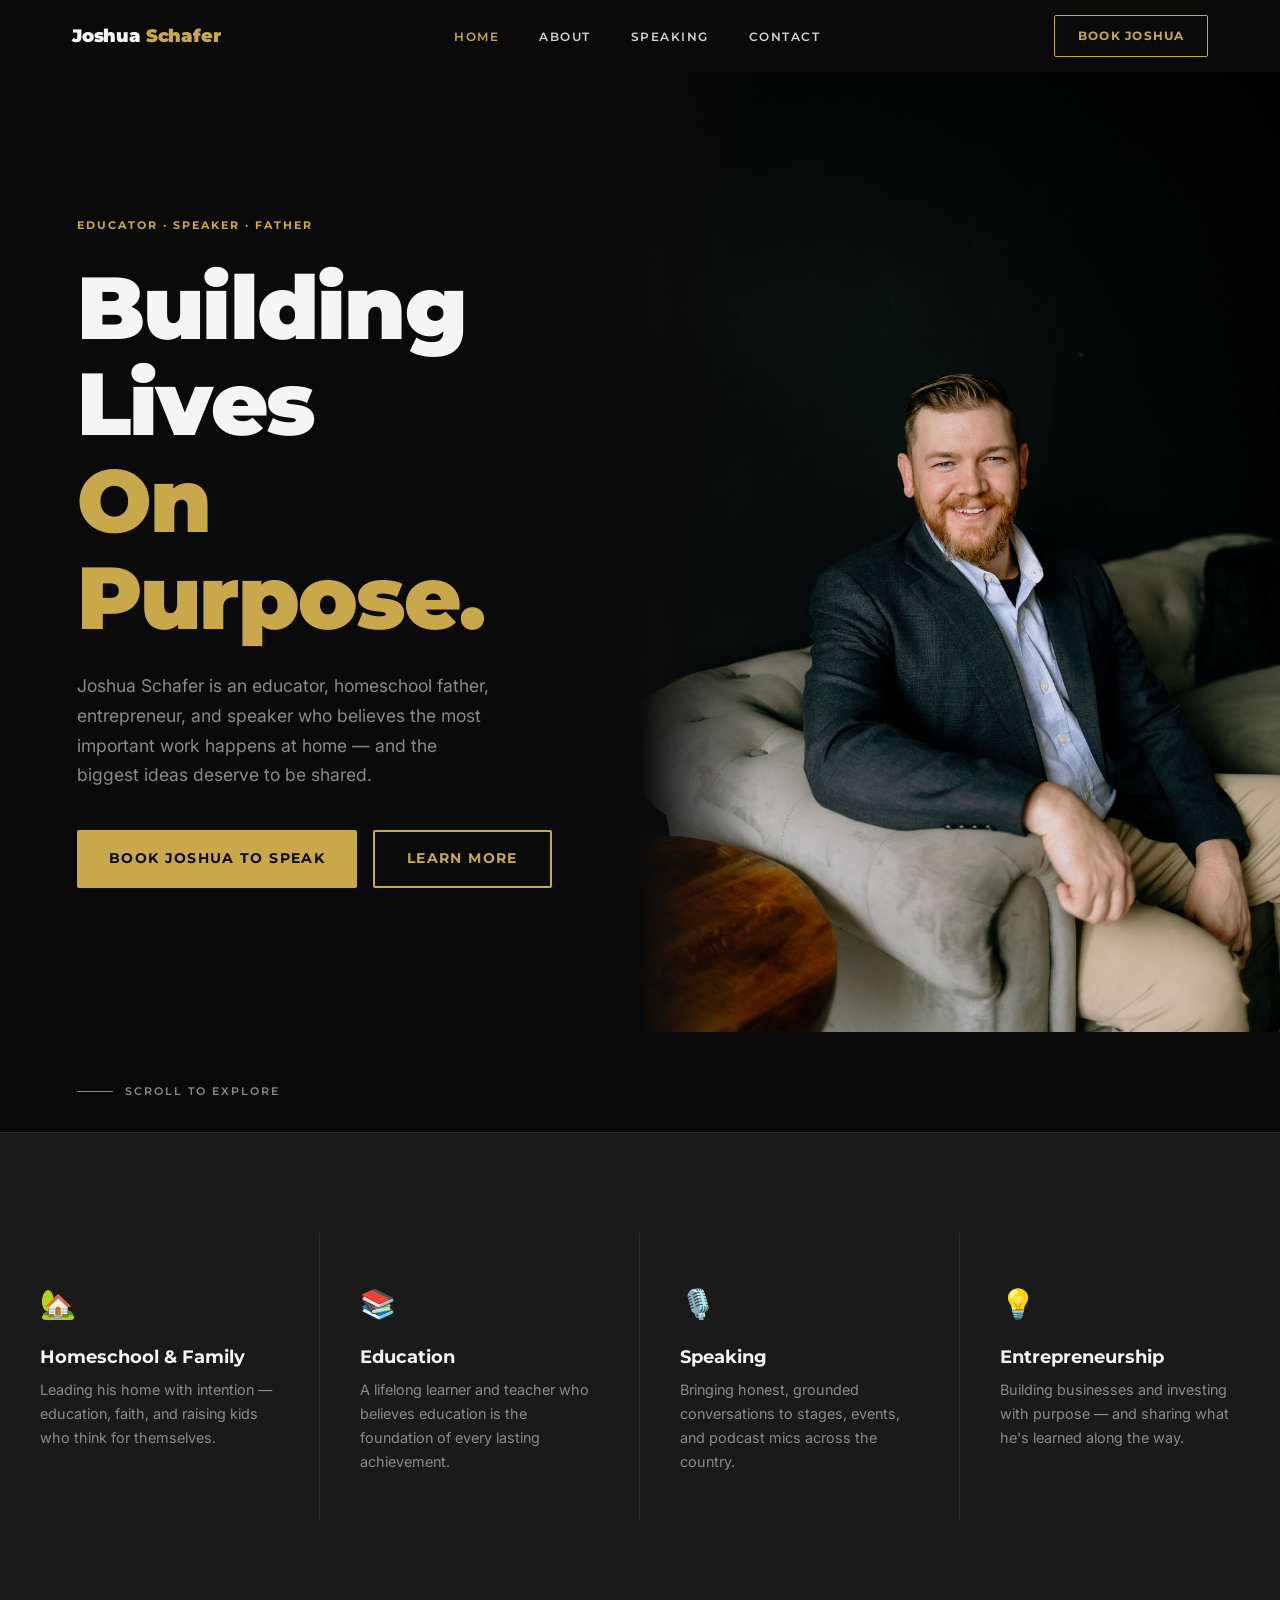
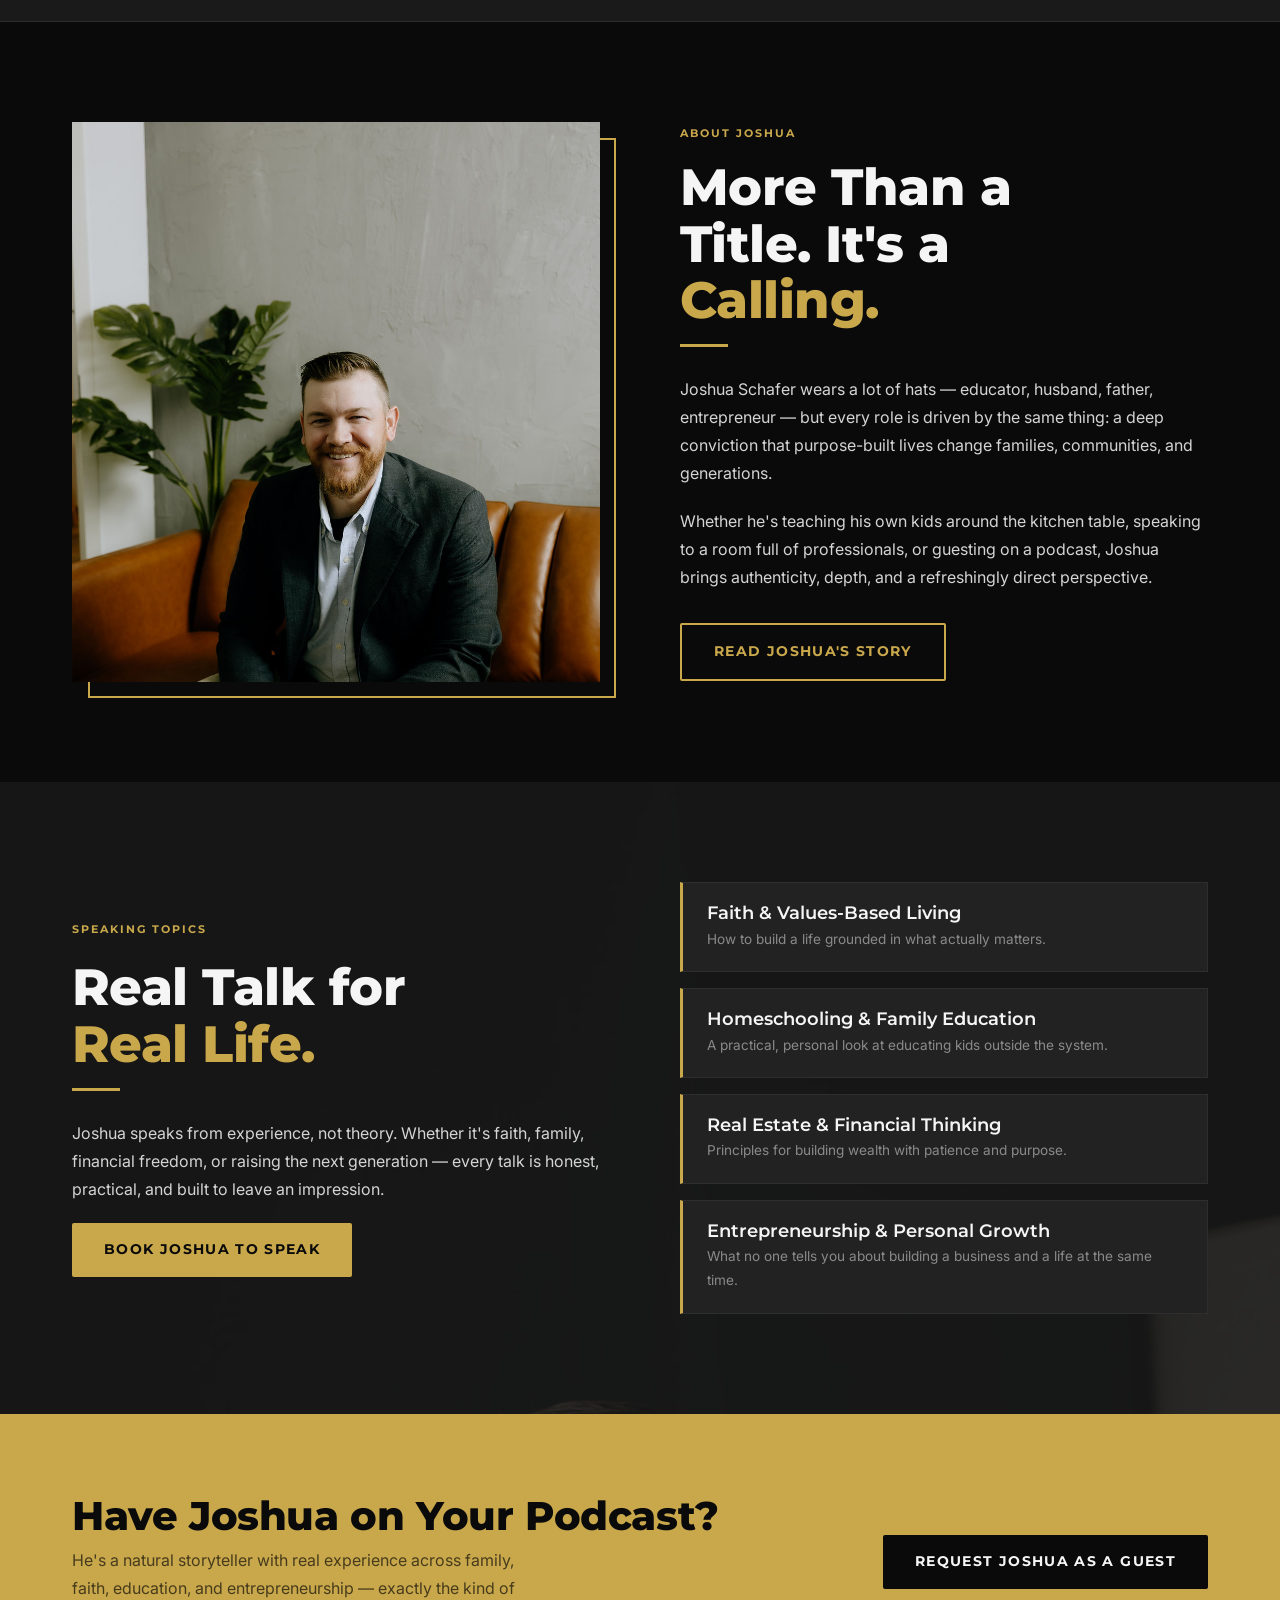
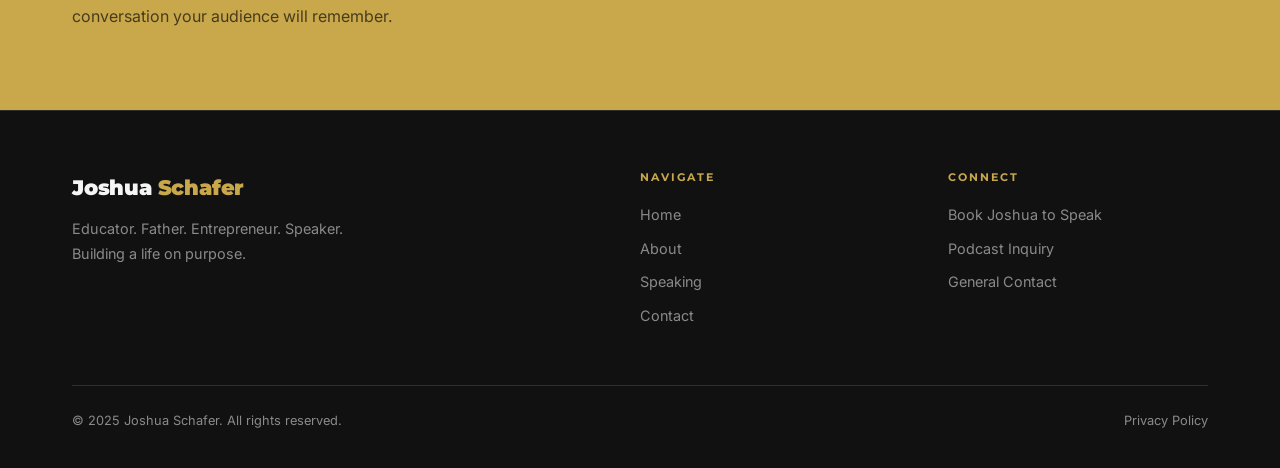
==== index.html @ bdffa9b9 "Initial build: joshuaschafer.com personal brand site Full site including homepage, about, speaking/p" ====
<!DOCTYPE html>
<html lang="en">
<head>
  <meta charset="UTF-8" />
  <meta name="viewport" content="width=device-width, initial-scale=1.0" />
  <title>Joshua Schafer — Educator, Speaker & Entrepreneur</title>
  <meta name="description" content="Joshua Schafer is an educator, homeschool father, entrepreneur, and sought-after speaker on faith, family, real estate investing, and intentional living." />
  <link rel="canonical" href="https://joshuaschafer.com/" />
  <link rel="stylesheet" href="css/global.css" />
  <style>
    /* ── Homepage Hero ── */
    .hero {
      min-height: 100vh;
      display: grid;
      grid-template-columns: 1fr 1fr;
      align-items: center;
      position: relative;
      overflow: hidden;
      background: var(--black);
      padding-top: var(--nav-height);
    }
    .hero__content {
      padding: 80px 2rem 80px clamp(2rem, 6vw, 8rem);
      z-index: 2;
    }
    .hero__label { margin-bottom: 1.5rem; }
    .hero h1 {
      margin-bottom: 1.5rem;
      color: var(--white);
    }
    .hero h1 em {
      font-style: normal;
      color: var(--accent);
    }
    .hero__sub {
      font-size: 1.1rem;
      color: var(--muted);
      max-width: 420px;
      margin-bottom: 2.5rem;
      line-height: 1.7;
    }
    .hero__actions {
      display: flex;
      gap: 1rem;
      flex-wrap: wrap;
    }
    .hero__photo {
      position: relative;
      height: 100%;
      min-height: 100vh;
      display: flex;
      align-items: stretch;
    }
    .hero__photo img {
      width: 100%;
      height: 100%;
      object-fit: cover;
      object-position: center top;
    }
    .hero__photo::before {
      content: '';
      position: absolute;
      left: 0;
      top: 0;
      bottom: 0;
      width: 120px;
      background: linear-gradient(to right, var(--black), transparent);
      z-index: 1;
    }
    .hero__scroll {
      position: absolute;
      bottom: 2rem;
      left: clamp(2rem, 6vw, 8rem);
      display: flex;
      align-items: center;
      gap: 0.75rem;
      font-family: var(--font-head);
      font-size: 0.68rem;
      font-weight: 600;
      letter-spacing: 0.18em;
      text-transform: uppercase;
      color: var(--muted);
      z-index: 3;
    }
    .hero__scroll::before {
      content: '';
      display: block;
      width: 36px;
      height: 1px;
      background: var(--muted);
    }

    /* ── Pillars ── */
    .pillars {
      background: var(--surface);
      border-top: 1px solid var(--border);
      border-bottom: 1px solid var(--border);
    }
    .pillars__grid {
      display: grid;
      grid-template-columns: repeat(4, 1fr);
      gap: 0;
    }
    .pillar {
      padding: 3rem 2.5rem;
      border-right: 1px solid var(--border);
      transition: background 0.25s;
    }
    .pillar:last-child { border-right: none; }
    .pillar:hover { background: var(--surface-2); }
    .pillar__icon {
      font-size: 1.8rem;
      margin-bottom: 1.25rem;
    }
    .pillar h3 { font-size: 1.1rem; margin-bottom: 0.75rem; color: var(--white); }
    .pillar p { font-size: 0.9rem; color: var(--muted); line-height: 1.65; }

    /* ── About Snippet ── */
    .about-snap {
      background: var(--black);
    }
    .about-snap__inner {
      display: grid;
      grid-template-columns: 1fr 1fr;
      gap: 80px;
      align-items: center;
    }
    .about-snap__photo {
      position: relative;
    }
    .about-snap__photo img {
      width: 100%;
      height: 560px;
      object-fit: cover;
      object-position: center top;
    }
    .about-snap__photo::after {
      content: '';
      position: absolute;
      bottom: -16px;
      right: -16px;
      width: 100%;
      height: 100%;
      border: 2px solid var(--accent);
      z-index: -1;
      pointer-events: none;
    }
    .about-snap__text .label { margin-bottom: 1rem; }
    .about-snap__text h2 { margin-bottom: 0.5rem; }
    .about-snap__text .divider { margin: 1rem 0 1.75rem; }
    .about-snap__text p { margin-bottom: 1.25rem; }
    .about-snap__text .btn { margin-top: 0.75rem; }

    /* ── Speaking Teaser ── */
    .speaking-teaser {
      background: var(--surface);
      position: relative;
      overflow: hidden;
    }
    .speaking-teaser__bg {
      position: absolute;
      inset: 0;
      background: url('images/LO8A6182.jpg') center top / cover no-repeat;
      opacity: 0.12;
    }
    .speaking-teaser__inner {
      position: relative;
      z-index: 1;
      display: grid;
      grid-template-columns: 1fr 1fr;
      gap: 80px;
      align-items: center;
    }
    .speaking-teaser h2 { margin-bottom: 0.5rem; }
    .speaking-teaser .divider { margin: 1rem 0 1.75rem; }
    .speaking-teaser p { margin-bottom: 1.25rem; }
    .speaking-teaser__topics {
      display: flex;
      flex-direction: column;
      gap: 1rem;
    }
    .topic-card {
      background: var(--surface-2);
      border: 1px solid var(--border);
      border-left: 3px solid var(--accent);
      padding: 1.25rem 1.5rem;
      transition: background 0.2s;
    }
    .topic-card:hover { background: #2a2a2a; }
    .topic-card h4 { color: var(--white); margin-bottom: 0.3rem; }
    .topic-card p { font-size: 0.85rem; color: var(--muted); margin: 0; }

    /* ── CTA Banner ── */
    .cta-banner {
      background: var(--accent);
      padding: 80px 0;
    }
    .cta-banner__inner {
      display: flex;
      align-items: center;
      justify-content: space-between;
      gap: 2rem;
      flex-wrap: wrap;
    }
    .cta-banner h2 {
      color: var(--black);
      font-size: clamp(1.8rem, 3.5vw, 2.5rem);
    }
    .cta-banner p {
      color: rgba(0,0,0,0.65);
      max-width: 480px;
      margin-top: 0.5rem;
    }
    .btn-dark {
      background: var(--black);
      color: var(--white);
      padding: 1rem 2rem;
      font-family: var(--font-head);
      font-weight: 700;
      font-size: 0.85rem;
      letter-spacing: 0.1em;
      text-transform: uppercase;
      border-radius: 2px;
      white-space: nowrap;
      display: inline-flex;
      align-items: center;
      transition: opacity 0.2s;
    }
    .btn-dark:hover { opacity: 0.8; }

    /* ── Responsive ── */
    @media (max-width: 900px) {
      .hero { grid-template-columns: 1fr; }
      .hero__photo { min-height: 50vh; }
      .hero__photo::before { display: none; }
      .pillars__grid { grid-template-columns: 1fr 1fr; }
      .pillar { border-right: none; border-bottom: 1px solid var(--border); }
      .about-snap__inner,
      .speaking-teaser__inner { grid-template-columns: 1fr; gap: 48px; }
      .about-snap__photo img { height: 420px; }
    }
    @media (max-width: 600px) {
      .pillars__grid { grid-template-columns: 1fr; }
      .hero__content { padding: 60px 1.5rem; }
      .cta-banner__inner { flex-direction: column; align-items: flex-start; }
    }
  </style>
</head>
<body>

  <!-- ── Navigation ── -->
  <nav class="nav" id="nav">
    <div class="nav__inner">
      <a href="index.html" class="nav__logo">Joshua <span>Schafer</span></a>
      <ul class="nav__links">
        <li><a href="index.html" class="active">Home</a></li>
        <li><a href="about.html">About</a></li>
        <li><a href="speaking.html">Speaking</a></li>
        <li><a href="contact.html">Contact</a></li>
      </ul>
      <a href="speaking.html" class="nav__cta">Book Joshua</a>
      <button class="nav__toggle" id="navToggle" aria-label="Open menu">
        <span></span><span></span><span></span>
      </button>
    </div>
  </nav>

  <!-- Mobile Nav -->
  <div class="nav__mobile" id="navMobile">
    <a href="index.html">Home</a>
    <a href="about.html">About</a>
    <a href="speaking.html">Speaking</a>
    <a href="contact.html">Contact</a>
    <a href="speaking.html" class="btn btn-primary" style="margin-top:0.5rem; justify-content:center;">Book Joshua</a>
  </div>

  <!-- ── Hero ── -->
  <section class="hero">
    <div class="hero__content">
      <p class="label hero__label reveal">Educator · Speaker · Father</p>
      <h1 class="reveal reveal-delay-1">Building<br/>Lives<br/><em>On Purpose.</em></h1>
      <p class="hero__sub reveal reveal-delay-2">
        Joshua Schafer is an educator, homeschool father, entrepreneur, and
        speaker who believes the most important work happens at home — and
        the biggest ideas deserve to be shared.
      </p>
      <div class="hero__actions reveal reveal-delay-3">
        <a href="speaking.html" class="btn btn-primary">Book Joshua to Speak</a>
        <a href="about.html" class="btn btn-outline">Learn More</a>
      </div>
    </div>
    <div class="hero__photo">
      <img src="images/LO8A6114.jpg" alt="Joshua Schafer seated on a gray tufted sofa, wearing a navy blazer, smiling warmly at the camera" />
    </div>
    <div class="hero__scroll">Scroll to explore</div>
  </section>

  <!-- ── Pillars ── -->
  <section class="pillars">
    <div class="pillars__grid">
      <div class="pillar reveal">
        <div class="pillar__icon">🏡</div>
        <h3>Homeschool &amp; Family</h3>
        <p>Leading his home with intention — education, faith, and raising kids who think for themselves.</p>
      </div>
      <div class="pillar reveal reveal-delay-1">
        <div class="pillar__icon">📚</div>
        <h3>Education</h3>
        <p>A lifelong learner and teacher who believes education is the foundation of every lasting achievement.</p>
      </div>
      <div class="pillar reveal reveal-delay-2">
        <div class="pillar__icon">🎙️</div>
        <h3>Speaking</h3>
        <p>Bringing honest, grounded conversations to stages, events, and podcast mics across the country.</p>
      </div>
      <div class="pillar reveal reveal-delay-3">
        <div class="pillar__icon">💡</div>
        <h3>Entrepreneurship</h3>
        <p>Building businesses and investing with purpose — and sharing what he's learned along the way.</p>
      </div>
    </div>
  </section>

  <!-- ── About Snippet ── -->
  <section class="about-snap">
    <div class="container">
      <div class="about-snap__inner">
        <div class="about-snap__photo reveal">
          <img src="images/LO8A6290.jpg" alt="Joshua Schafer seated on a tan leather sofa with a large green plant in the background, smiling confidently" />
        </div>
        <div class="about-snap__text">
          <p class="label reveal">About Joshua</p>
          <h2 class="reveal reveal-delay-1">More Than a<br/>Title. It's a<br/><span class="text-accent">Calling.</span></h2>
          <div class="divider reveal reveal-delay-2"></div>
          <p class="reveal reveal-delay-2">
            Joshua Schafer wears a lot of hats — educator, husband, father, entrepreneur —
            but every role is driven by the same thing: a deep conviction that purpose-built
            lives change families, communities, and generations.
          </p>
          <p class="reveal reveal-delay-3">
            Whether he's teaching his own kids around the kitchen table, speaking to a room
            full of professionals, or guesting on a podcast, Joshua brings authenticity, depth,
            and a refreshingly direct perspective.
          </p>
          <a href="about.html" class="btn btn-outline reveal reveal-delay-3">Read Joshua's Story</a>
        </div>
      </div>
    </div>
  </section>

  <!-- ── Speaking Teaser ── -->
  <section class="speaking-teaser">
    <div class="speaking-teaser__bg"></div>
    <div class="container">
      <div class="speaking-teaser__inner">
        <div>
          <p class="label reveal">Speaking Topics</p>
          <h2 class="reveal reveal-delay-1">Real Talk for<br/><span class="text-accent">Real Life.</span></h2>
          <div class="divider reveal reveal-delay-2"></div>
          <p class="reveal reveal-delay-2">
            Joshua speaks from experience, not theory. Whether it's faith, family,
            financial freedom, or raising the next generation — every talk is honest,
            practical, and built to leave an impression.
          </p>
          <a href="speaking.html" class="btn btn-primary reveal reveal-delay-3">Book Joshua to Speak</a>
        </div>
        <div class="speaking-teaser__topics">
          <div class="topic-card reveal">
            <h4>Faith &amp; Values-Based Living</h4>
            <p>How to build a life grounded in what actually matters.</p>
          </div>
          <div class="topic-card reveal reveal-delay-1">
            <h4>Homeschooling &amp; Family Education</h4>
            <p>A practical, personal look at educating kids outside the system.</p>
          </div>
          <div class="topic-card reveal reveal-delay-2">
            <h4>Real Estate &amp; Financial Thinking</h4>
            <p>Principles for building wealth with patience and purpose.</p>
          </div>
          <div class="topic-card reveal reveal-delay-3">
            <h4>Entrepreneurship &amp; Personal Growth</h4>
            <p>What no one tells you about building a business and a life at the same time.</p>
          </div>
        </div>
      </div>
    </div>
  </section>

  <!-- ── CTA Banner ── -->
  <section class="cta-banner">
    <div class="container">
      <div class="cta-banner__inner">
        <div>
          <h2>Have Joshua on Your Podcast?</h2>
          <p>He's a natural storyteller with real experience across family, faith, education, and entrepreneurship — exactly the kind of conversation your audience will remember.</p>
        </div>
        <a href="speaking.html#podcast" class="btn-dark">Request Joshua as a Guest</a>
      </div>
    </div>
  </section>

  <!-- ── Footer ── -->
  <footer class="footer">
    <div class="container">
      <div class="footer__grid">
        <div>
          <div class="footer__brand-name">Joshua <span>Schafer</span></div>
          <p class="footer__tagline">Educator. Father. Entrepreneur. Speaker. Building a life on purpose.</p>
        </div>
        <div class="footer__col">
          <h5>Navigate</h5>
          <a href="index.html">Home</a>
          <a href="about.html">About</a>
          <a href="speaking.html">Speaking</a>
          <a href="contact.html">Contact</a>
        </div>
        <div class="footer__col">
          <h5>Connect</h5>
          <a href="speaking.html">Book Joshua to Speak</a>
          <a href="speaking.html#podcast">Podcast Inquiry</a>
          <a href="contact.html">General Contact</a>
        </div>
      </div>
      <div class="footer__bottom">
        <p>&copy; 2025 Joshua Schafer. All rights reserved.</p>
        <div style="display:flex;gap:1.5rem;">
          <a href="privacy.html">Privacy Policy</a>
        </div>
      </div>
    </div>
  </footer>

  <script>
    // Nav scroll state
    const nav = document.getElementById('nav');
    window.addEventListener('scroll', () => {
      nav.classList.toggle('scrolled', window.scrollY > 40);
    });

    // Mobile nav toggle
    const toggle = document.getElementById('navToggle');
    const mobile = document.getElementById('navMobile');
    toggle.addEventListener('click', () => {
      mobile.classList.toggle('open');
    });

    // Scroll reveal
    const reveals = document.querySelectorAll('.reveal');
    const observer = new IntersectionObserver((entries) => {
      entries.forEach(e => { if (e.isIntersecting) { e.target.classList.add('visible'); } });
    }, { threshold: 0.12 });
    reveals.forEach(el => observer.observe(el));
  </script>
</body>
</html>
---- css/global.css ----
/* ============================================================
   joshuaschafer.com — Global Stylesheet
   Design: Bold & Modern | Dark palette + gold accent
   ============================================================ */

/* ── Google Fonts ── */
@import url('https://fonts.googleapis.com/css2?family=Montserrat:wght@400;500;600;700;800;900&family=Inter:wght@300;400;500;600&display=swap');

/* ── CSS Variables ── */
:root {
  --black:       #0a0a0a;
  --dark:        #111111;
  --surface:     #1a1a1a;
  --surface-2:   #222222;
  --border:      #2e2e2e;
  --accent:      #c9a84c;
  --accent-dark: #a88a38;
  --white:       #f5f5f5;
  --muted:       #8a8a8a;
  --light:       #d4d4d4;

  --font-head: 'Montserrat', sans-serif;
  --font-body: 'Inter', sans-serif;

  --max-width: 1200px;
  --nav-height: 72px;
}

/* ── Reset ── */
*, *::before, *::after { box-sizing: border-box; margin: 0; padding: 0; }
html { scroll-behavior: smooth; }
body {
  font-family: var(--font-body);
  background: var(--black);
  color: var(--white);
  line-height: 1.6;
  -webkit-font-smoothing: antialiased;
}
img { display: block; max-width: 100%; }
a { color: inherit; text-decoration: none; }
ul { list-style: none; }
button { cursor: pointer; font-family: var(--font-body); border: none; background: none; }

/* ── Typography ── */
h1, h2, h3, h4, h5 { font-family: var(--font-head); line-height: 1.1; }
h1 { font-size: clamp(2.8rem, 7vw, 5.5rem); font-weight: 900; letter-spacing: -0.02em; }
h2 { font-size: clamp(2rem, 4vw, 3.2rem); font-weight: 800; letter-spacing: -0.01em; }
h3 { font-size: clamp(1.2rem, 2.5vw, 1.6rem); font-weight: 700; }
h4 { font-size: 1.1rem; font-weight: 600; }
p  { font-size: 1rem; color: var(--light); line-height: 1.75; }

.label {
  font-family: var(--font-head);
  font-size: 0.7rem;
  font-weight: 700;
  letter-spacing: 0.18em;
  text-transform: uppercase;
  color: var(--accent);
}

/* ── Layout ── */
.container {
  max-width: var(--max-width);
  margin: 0 auto;
  padding: 0 2rem;
}
section { padding: 100px 0; }

/* ── Buttons ── */
.btn {
  display: inline-flex;
  align-items: center;
  gap: 0.5rem;
  font-family: var(--font-head);
  font-weight: 700;
  font-size: 0.85rem;
  letter-spacing: 0.1em;
  text-transform: uppercase;
  padding: 1rem 2rem;
  border-radius: 2px;
  transition: all 0.25s ease;
}
.btn-primary {
  background: var(--accent);
  color: var(--black);
}
.btn-primary:hover {
  background: var(--accent-dark);
  transform: translateY(-2px);
}
.btn-outline {
  border: 2px solid var(--accent);
  color: var(--accent);
}
.btn-outline:hover {
  background: var(--accent);
  color: var(--black);
  transform: translateY(-2px);
}

/* ── Navigation ── */
.nav {
  position: fixed;
  top: 0;
  left: 0;
  right: 0;
  z-index: 1000;
  height: var(--nav-height);
  display: flex;
  align-items: center;
  transition: background 0.3s ease, box-shadow 0.3s ease;
}
.nav.scrolled {
  background: var(--dark);
  box-shadow: 0 1px 0 var(--border);
}
.nav__inner {
  display: flex;
  align-items: center;
  justify-content: space-between;
  width: 100%;
  max-width: var(--max-width);
  margin: 0 auto;
  padding: 0 2rem;
}
.nav__logo {
  font-family: var(--font-head);
  font-weight: 900;
  font-size: 1.15rem;
  letter-spacing: -0.01em;
  color: var(--white);
}
.nav__logo span { color: var(--accent); }
.nav__links {
  display: flex;
  align-items: center;
  gap: 2.5rem;
}
.nav__links a {
  font-family: var(--font-head);
  font-size: 0.78rem;
  font-weight: 600;
  letter-spacing: 0.12em;
  text-transform: uppercase;
  color: var(--light);
  transition: color 0.2s;
}
.nav__links a:hover,
.nav__links a.active { color: var(--accent); }
.nav__cta {
  font-family: var(--font-head);
  font-size: 0.78rem;
  font-weight: 700;
  letter-spacing: 0.1em;
  text-transform: uppercase;
  padding: 0.6rem 1.4rem;
  border: 1.5px solid var(--accent);
  color: var(--accent);
  border-radius: 2px;
  transition: all 0.2s;
}
.nav__cta:hover {
  background: var(--accent);
  color: var(--black);
}

/* Hamburger */
.nav__toggle {
  display: none;
  flex-direction: column;
  gap: 5px;
  padding: 4px;
  cursor: pointer;
}
.nav__toggle span {
  display: block;
  width: 24px;
  height: 2px;
  background: var(--white);
  transition: all 0.3s;
}

/* Mobile nav drawer */
.nav__mobile {
  display: none;
  position: fixed;
  top: var(--nav-height);
  left: 0;
  right: 0;
  background: var(--dark);
  border-top: 1px solid var(--border);
  padding: 1.5rem 2rem 2rem;
  z-index: 999;
  flex-direction: column;
  gap: 1.5rem;
}
.nav__mobile.open { display: flex; }
.nav__mobile a {
  font-family: var(--font-head);
  font-size: 0.85rem;
  font-weight: 600;
  letter-spacing: 0.12em;
  text-transform: uppercase;
  color: var(--light);
}
.nav__mobile a:hover { color: var(--accent); }

/* ── Footer ── */
.footer {
  background: var(--dark);
  border-top: 1px solid var(--border);
  padding: 60px 0 36px;
}
.footer__grid {
  display: grid;
  grid-template-columns: 2fr 1fr 1fr;
  gap: 3rem;
  margin-bottom: 3rem;
}
.footer__brand-name {
  font-family: var(--font-head);
  font-weight: 900;
  font-size: 1.3rem;
  letter-spacing: -0.01em;
  margin-bottom: 0.75rem;
}
.footer__brand-name span { color: var(--accent); }
.footer__tagline {
  font-size: 0.9rem;
  color: var(--muted);
  max-width: 280px;
}
.footer__col h5 {
  font-family: var(--font-head);
  font-size: 0.7rem;
  font-weight: 700;
  letter-spacing: 0.18em;
  text-transform: uppercase;
  color: var(--accent);
  margin-bottom: 1.25rem;
}
.footer__col a {
  display: block;
  font-size: 0.9rem;
  color: var(--muted);
  margin-bottom: 0.65rem;
  transition: color 0.2s;
}
.footer__col a:hover { color: var(--white); }
.footer__bottom {
  border-top: 1px solid var(--border);
  padding-top: 1.5rem;
  display: flex;
  justify-content: space-between;
  align-items: center;
}
.footer__bottom p { font-size: 0.8rem; color: var(--muted); }
.footer__bottom a { font-size: 0.8rem; color: var(--muted); }
.footer__bottom a:hover { color: var(--white); }

/* ── Divider ── */
.divider {
  width: 48px;
  height: 3px;
  background: var(--accent);
  margin: 1.25rem 0 2rem;
}

/* ── Scroll Reveal ── */
.reveal {
  opacity: 0;
  transform: translateY(32px);
  transition: opacity 0.7s ease, transform 0.7s ease;
}
.reveal.visible {
  opacity: 1;
  transform: translateY(0);
}
.reveal-delay-1 { transition-delay: 0.1s; }
.reveal-delay-2 { transition-delay: 0.22s; }
.reveal-delay-3 { transition-delay: 0.34s; }
.reveal-delay-4 { transition-delay: 0.46s; }

/* ── Page Hero (inner pages) ── */
.page-hero {
  min-height: 50vh;
  display: flex;
  align-items: flex-end;
  padding-bottom: 80px;
  position: relative;
  overflow: hidden;
  background: var(--dark);
  padding-top: var(--nav-height);
}
.page-hero__bg {
  position: absolute;
  inset: 0;
  background-size: cover;
  background-position: center top;
  opacity: 0.35;
}
.page-hero__content {
  position: relative;
  z-index: 1;
}
.page-hero__content .label { margin-bottom: 1rem; }
.page-hero__content h1 { max-width: 700px; }

/* ── Utility ── */
.text-accent { color: var(--accent); }
.text-muted  { color: var(--muted); }

/* ── Responsive ── */
@media (max-width: 900px) {
  .nav__links, .nav__cta { display: none; }
  .nav__toggle { display: flex; }
  section { padding: 72px 0; }
  .footer__grid { grid-template-columns: 1fr 1fr; }
}
@media (max-width: 600px) {
  h1 { font-size: clamp(2.2rem, 10vw, 3rem); }
  .footer__grid { grid-template-columns: 1fr; }
  .footer__bottom { flex-direction: column; gap: 0.5rem; text-align: center; }
}
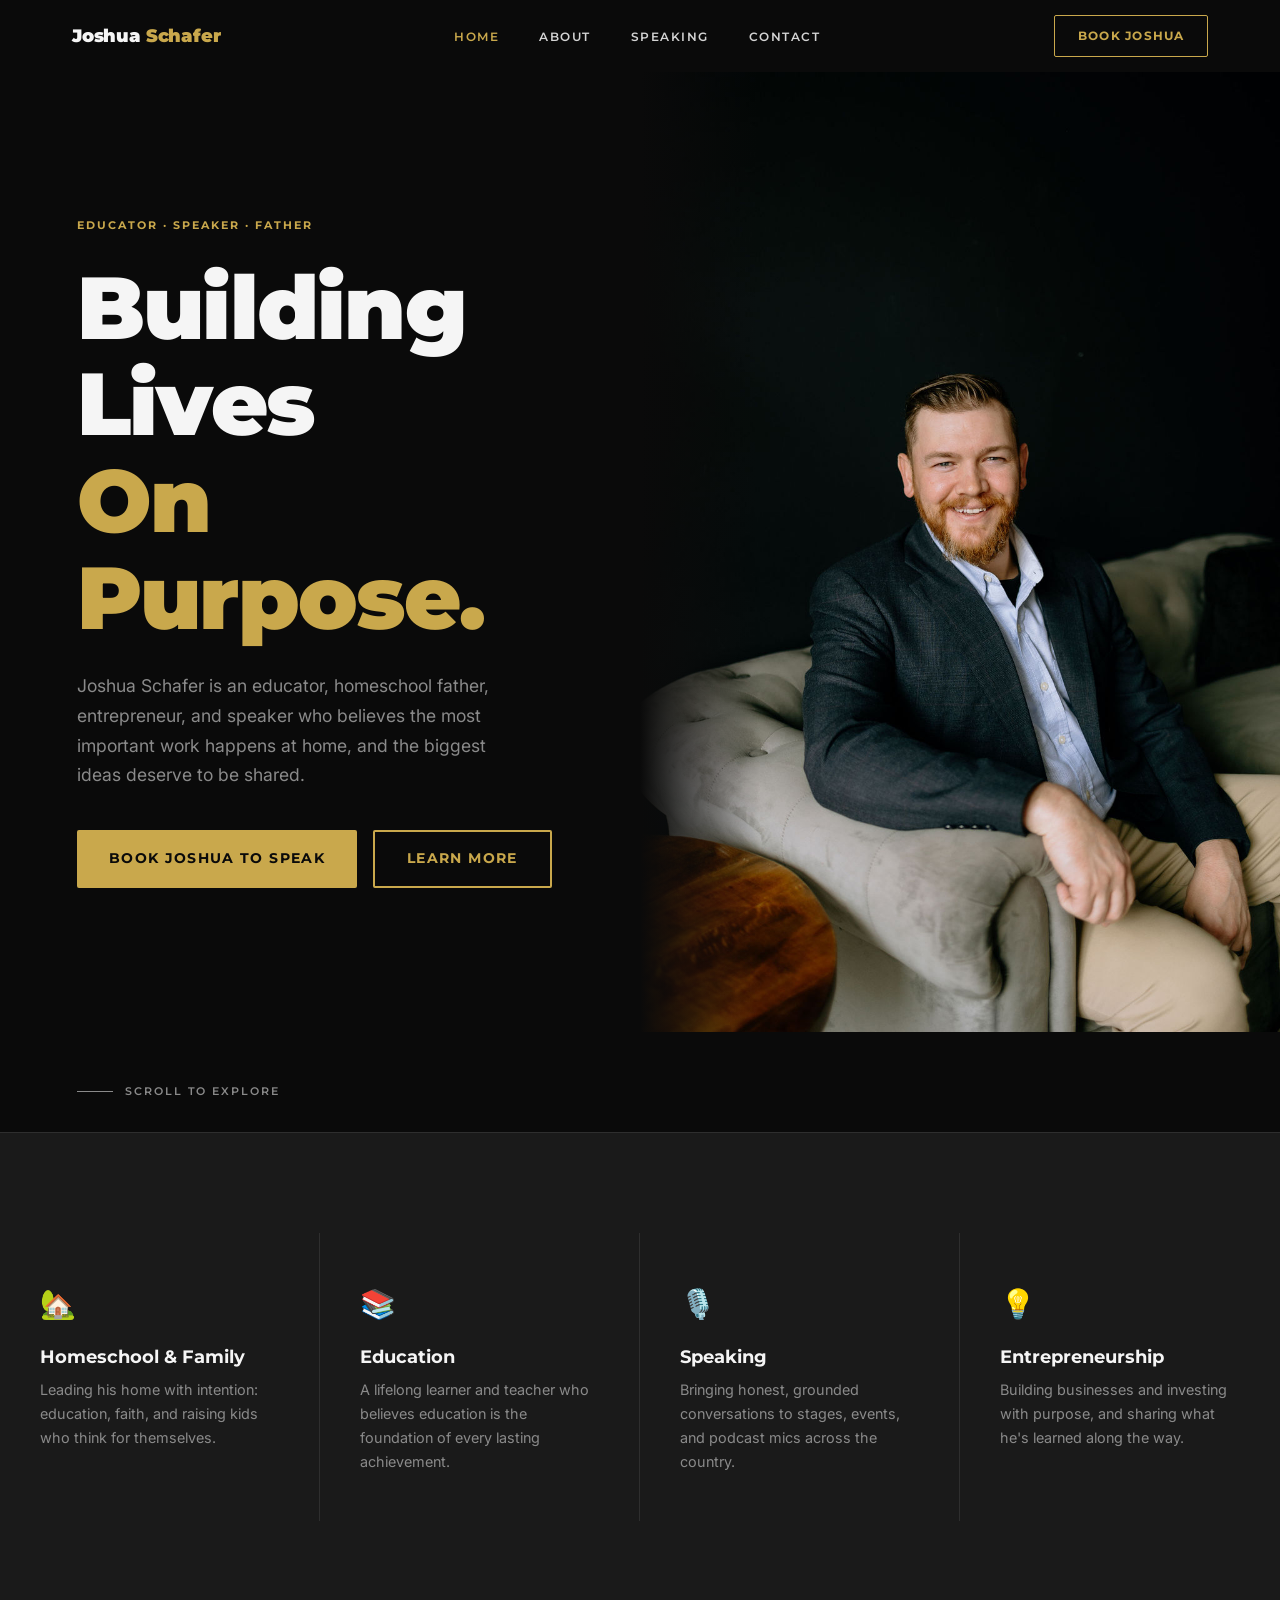
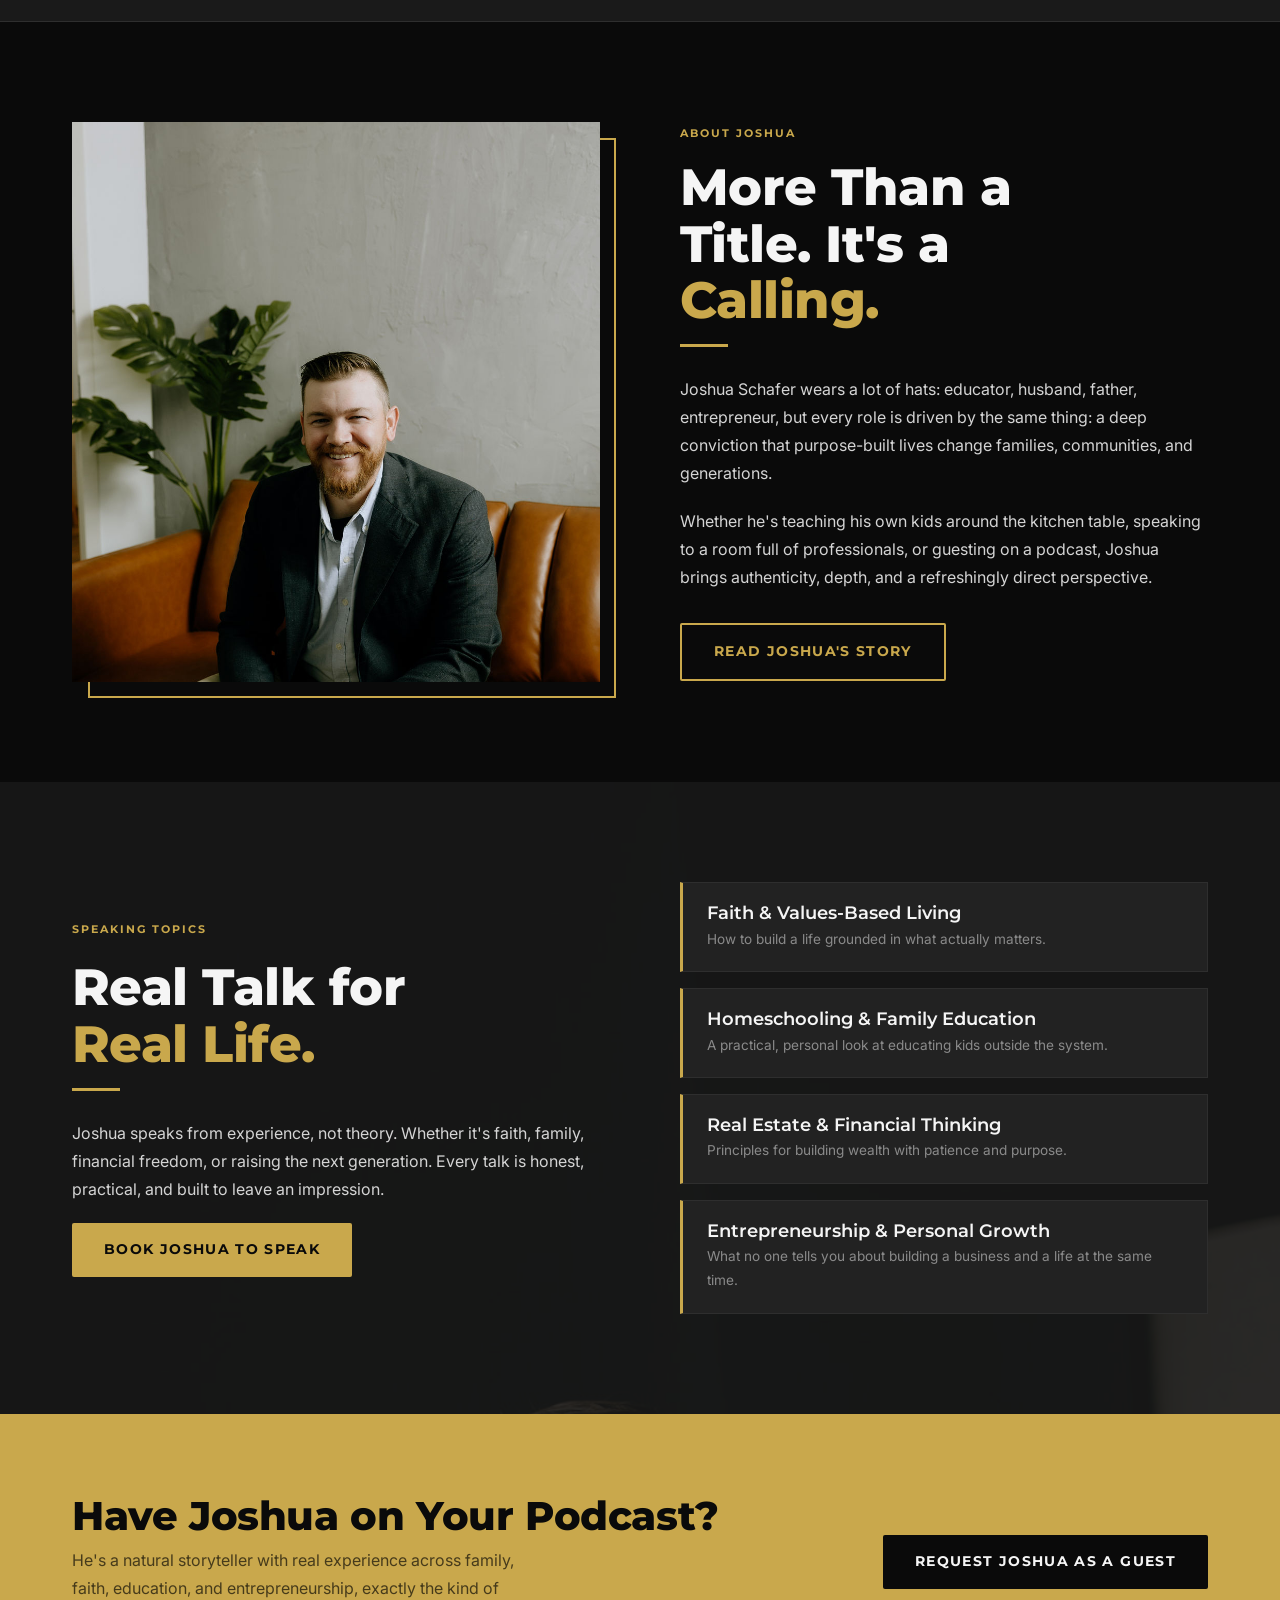
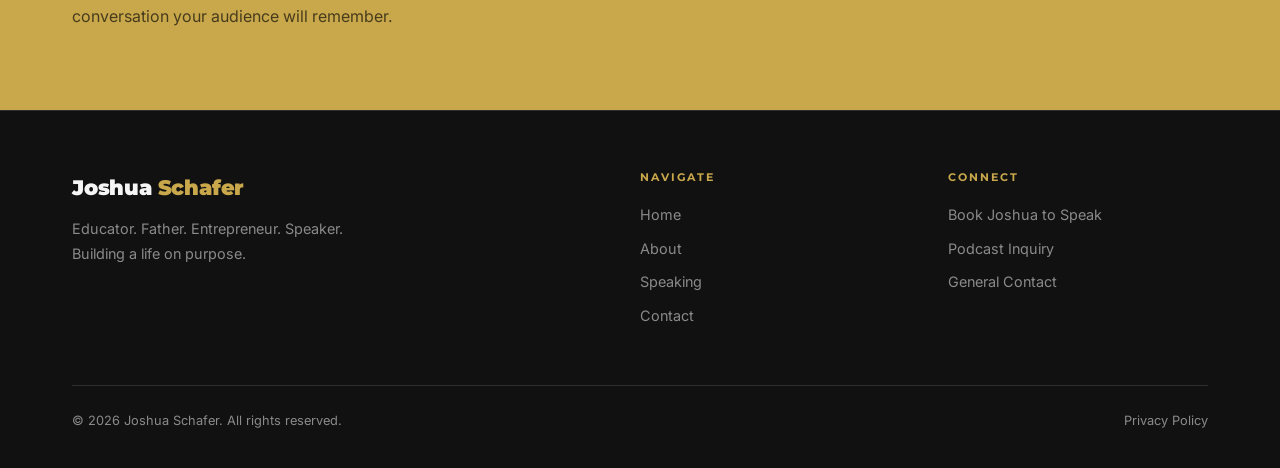
==== commit 1714662d: "Remove all em dashes, update copyright year and email - Replace em dashes with commas, colons, semic" ====
--- a/index.html
+++ b/index.html
@@ -3,7 +3,7 @@
 <head>
   <meta charset="UTF-8" />
   <meta name="viewport" content="width=device-width, initial-scale=1.0" />
-  <title>Joshua Schafer — Educator, Speaker & Entrepreneur</title>
+  <title>Joshua Schafer | Educator, Speaker & Entrepreneur</title>
   <meta name="description" content="Joshua Schafer is an educator, homeschool father, entrepreneur, and sought-after speaker on faith, family, real estate investing, and intentional living." />
   <link rel="canonical" href="https://joshuaschafer.com/" />
   <link rel="stylesheet" href="css/global.css" />
@@ -281,7 +281,7 @@
       <h1 class="reveal reveal-delay-1">Building<br/>Lives<br/><em>On Purpose.</em></h1>
       <p class="hero__sub reveal reveal-delay-2">
         Joshua Schafer is an educator, homeschool father, entrepreneur, and
-        speaker who believes the most important work happens at home — and
+        speaker who believes the most important work happens at home, and
         the biggest ideas deserve to be shared.
       </p>
       <div class="hero__actions reveal reveal-delay-3">
@@ -301,7 +301,7 @@
       <div class="pillar reveal">
         <div class="pillar__icon">🏡</div>
         <h3>Homeschool &amp; Family</h3>
-        <p>Leading his home with intention — education, faith, and raising kids who think for themselves.</p>
+        <p>Leading his home with intention: education, faith, and raising kids who think for themselves.</p>
       </div>
       <div class="pillar reveal reveal-delay-1">
         <div class="pillar__icon">📚</div>
@@ -316,7 +316,7 @@
       <div class="pillar reveal reveal-delay-3">
         <div class="pillar__icon">💡</div>
         <h3>Entrepreneurship</h3>
-        <p>Building businesses and investing with purpose — and sharing what he's learned along the way.</p>
+        <p>Building businesses and investing with purpose, and sharing what he's learned along the way.</p>
       </div>
     </div>
   </section>
@@ -333,7 +333,7 @@
           <h2 class="reveal reveal-delay-1">More Than a<br/>Title. It's a<br/><span class="text-accent">Calling.</span></h2>
           <div class="divider reveal reveal-delay-2"></div>
           <p class="reveal reveal-delay-2">
-            Joshua Schafer wears a lot of hats — educator, husband, father, entrepreneur —
+            Joshua Schafer wears a lot of hats: educator, husband, father, entrepreneur,
             but every role is driven by the same thing: a deep conviction that purpose-built
             lives change families, communities, and generations.
           </p>
@@ -359,7 +359,7 @@
           <div class="divider reveal reveal-delay-2"></div>
           <p class="reveal reveal-delay-2">
             Joshua speaks from experience, not theory. Whether it's faith, family,
-            financial freedom, or raising the next generation — every talk is honest,
+            financial freedom, or raising the next generation. Every talk is honest,
             practical, and built to leave an impression.
           </p>
           <a href="speaking.html" class="btn btn-primary reveal reveal-delay-3">Book Joshua to Speak</a>
@@ -392,7 +392,7 @@
       <div class="cta-banner__inner">
         <div>
           <h2>Have Joshua on Your Podcast?</h2>
-          <p>He's a natural storyteller with real experience across family, faith, education, and entrepreneurship — exactly the kind of conversation your audience will remember.</p>
+          <p>He's a natural storyteller with real experience across family, faith, education, and entrepreneurship, exactly the kind of conversation your audience will remember.</p>
         </div>
         <a href="speaking.html#podcast" class="btn-dark">Request Joshua as a Guest</a>
       </div>
@@ -422,7 +422,7 @@
         </div>
       </div>
       <div class="footer__bottom">
-        <p>&copy; 2025 Joshua Schafer. All rights reserved.</p>
+        <p>&copy; 2026 Joshua Schafer. All rights reserved.</p>
         <div style="display:flex;gap:1.5rem;">
           <a href="privacy.html">Privacy Policy</a>
         </div>
